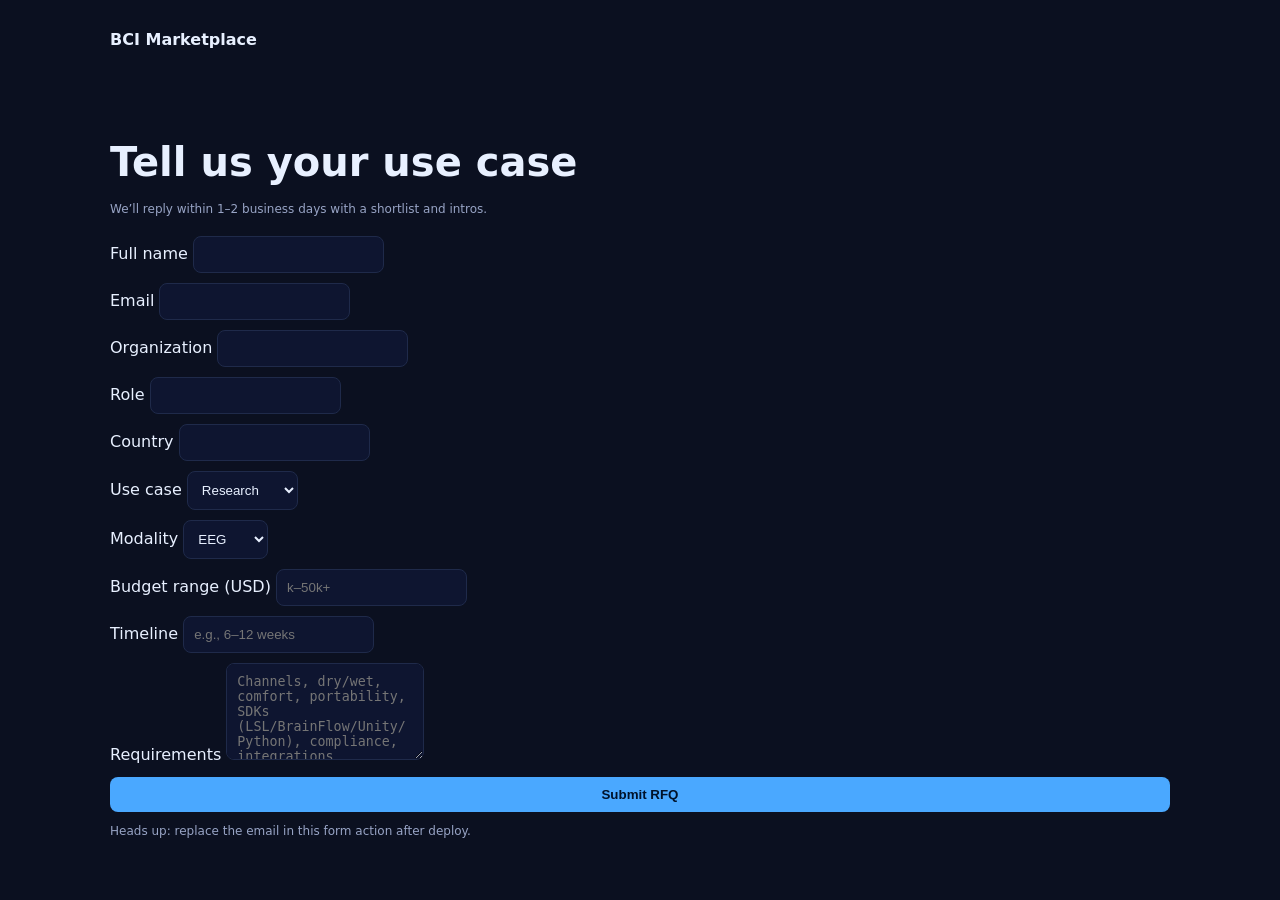
==== docs/rfq.html @ 8ff3d38c "feat(landing): static comparison + RFQ + vendor onboarding" ====
<!doctype html>
<html lang="en">
<head>
<meta charset="utf-8" />
<meta name="viewport" content="width=device-width, initial-scale=1" />
<title>Request Recommendation — BCI Marketplace</title>
<link rel="stylesheet" href="./style.css" />
</head>
<body>
  <header class="header"><a href="./"><strong>BCI Marketplace</strong></a></header>
  <section class="hero">
    <h1>Tell us your use case</h1>
    <p class="small">We’ll reply within 1–2 business days with a shortlist and intros.</p>
    <form action="https://formsubmit.co/PLEASE_REPLACE_WITH_YOUR_EMAIL@example.com" method="POST">
      <input type="hidden" name="_subject" value="BCIMarketplace RFQ" />
      <input type="hidden" name="_template" value="table" />
      <label>Full name <input name="name" required /></label>
      <label>Email <input type="email" name="email" required /></label>
      <label>Organization <input name="org" /></label>
      <label>Role <input name="role" /></label>
      <label>Country <input name="country" /></label>
      <label>Use case
        <select name="use_case">
          <option>Research</option><option>VR/XR</option><option>Education</option>
          <option>Clinical</option><option>Wellness</option><option>Productivity</option>
          <option>Other</option>
        </select>
      </label>
      <label>Modality
        <select name="modality">
          <option>EEG</option><option>fNIRS</option><option>Both</option><option>Unsure</option>
        </select>
      </label>
      <label>Budget range (USD) <input name="budget" placeholder="k–50k+" /></label>
      <label>Timeline <input name="timeline" placeholder="e.g., 6–12 weeks" /></label>
      <label>Requirements
        <textarea name="requirements" rows="5" placeholder="Channels, dry/wet, comfort, portability, SDKs (LSL/BrainFlow/Unity/Python), compliance, integrations"></textarea>
      </label>
      <button type="submit">Submit RFQ</button>
      <div class="small">Heads up: replace the email in this form action after deploy.</div>
    </form>
  </section>
</body>
</html>
---- docs/style.css ----
:root{--bg:#0b1020;--text:#e8f0ff;--muted:#98a4c5;--accent:#4aa8ff;--card:#111833;--border:#1f2a4a}
*{box-sizing:border-box}body{margin:0;font:16px/1.5 system-ui,Segoe UI,Roboto,Inter,-apple-system;background:var(--bg);color:var(--text)}
.header{max-width:1100px;margin:0 auto;padding:28px 20px;display:flex;justify-content:space-between;align-items:center}
.header a{color:var(--text);text-decoration:none}
.nav a{margin-left:18px;color:var(--muted)}
.hero{max-width:1100px;margin:24px auto;padding:28px 20px}
.hero h1{font-size:40px;margin:0 0 8px}
.hero p{color:var(--muted);margin:0 0 18px}
.cta{display:inline-block;padding:10px 14px;border-radius:8px;background:var(--accent);color:#00122a;text-decoration:none;font-weight:600}
.grid{max-width:1100px;margin:20px auto;display:grid;grid-template-columns:repeat(auto-fit,minmax(260px,1fr));gap:14px;padding:0 20px}
.card{background:var(--card);border:1px solid var(--border);border-radius:10px;padding:16px}
.card h3{margin:0 0 8px}
.card p{margin:0;color:var(--muted)}
footer{max-width:1100px;margin:30px auto;padding:20px;color:var(--muted)}
form{display:grid;gap:10px}
input,select,textarea{background:#0e1530;border:1px solid var(--border);border-radius:8px;padding:10px;color:var(--text)}
button{background:var(--accent);border:0;border-radius:8px;padding:10px 14px;color:#00122a;font-weight:700;cursor:pointer}
.small{font-size:12px;color:var(--muted)}
.badge{display:inline-block;background:#0e1530;border:1px solid var(--border);padding:2px 8px;border-radius:999px;color:var(--muted);font-size:12px;margin-right:6px}
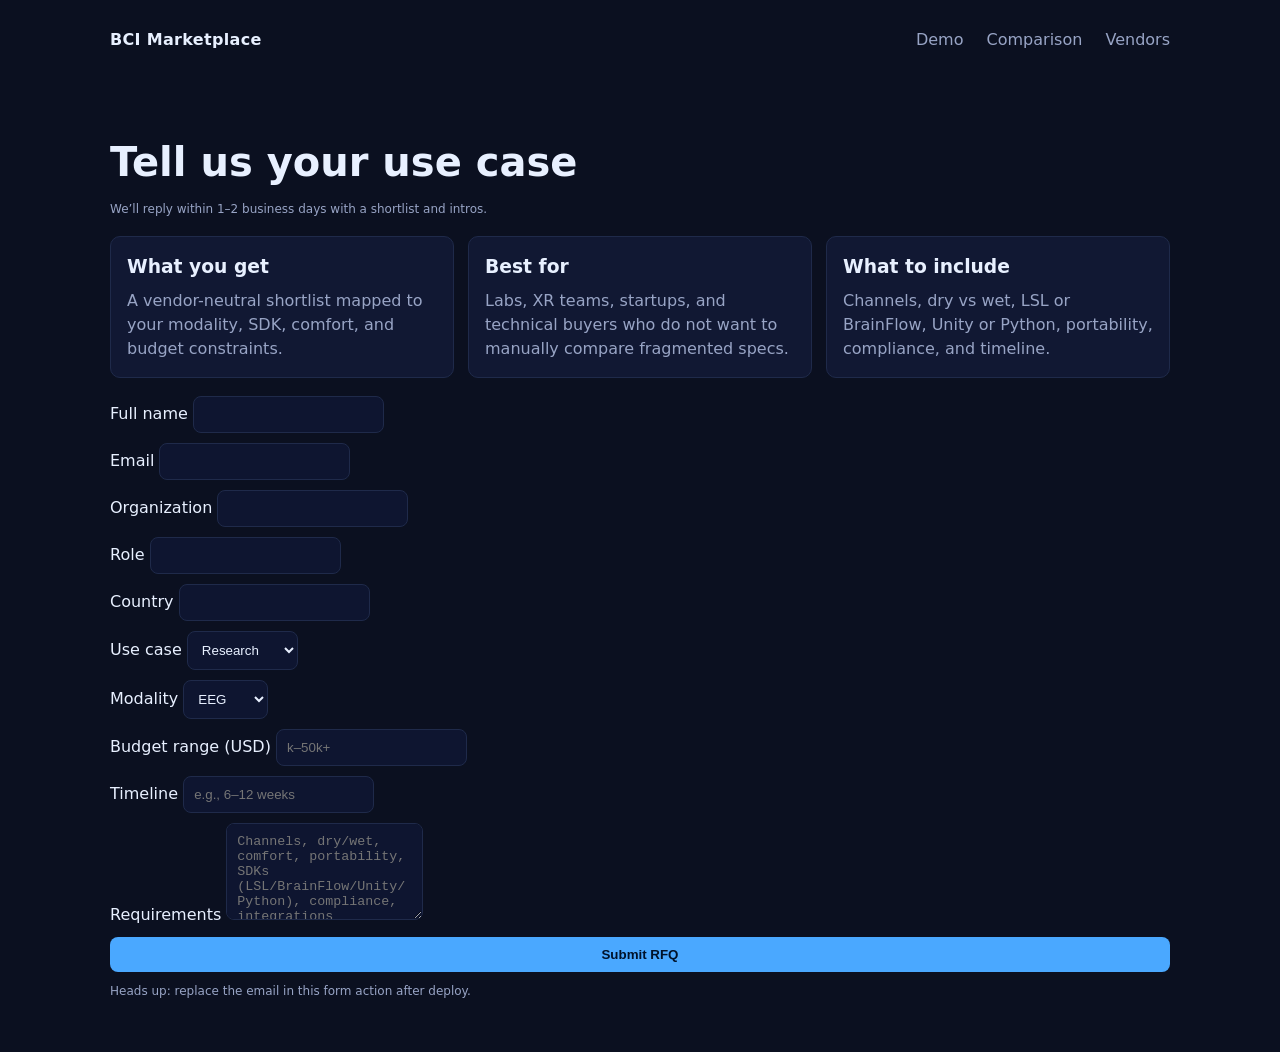
==== commit 5f51fc7f: "feat: dark/cyan neural theme HTML redesign + demo page" ====
--- a/docs/rfq.html
+++ b/docs/rfq.html
@@ -4,13 +4,35 @@
 <meta charset="utf-8" />
 <meta name="viewport" content="width=device-width, initial-scale=1" />
 <title>Request Recommendation — BCI Marketplace</title>
+<meta name="description" content="Submit your BCI requirements and get a vendor-neutral shortlist based on modality, budget, SDK fit, and timeline." />
 <link rel="stylesheet" href="./style.css" />
 </head>
 <body>
-  <header class="header"><a href="./"><strong>BCI Marketplace</strong></a></header>
+  <header class="header">
+    <a href="./"><strong>BCI Marketplace</strong></a>
+    <nav class="nav">
+      <a href="./demo.html">Demo</a>
+      <a href="./compare/openbci-vs-emotiv.html">Comparison</a>
+      <a href="./vendor-onboard.html">Vendors</a>
+    </nav>
+  </header>
   <section class="hero">
     <h1>Tell us your use case</h1>
     <p class="small">We’ll reply within 1–2 business days with a shortlist and intros.</p>
+    <section class="grid grid-3" style="padding:0;margin:0 0 18px;max-width:none;">
+      <div class="card">
+        <h3>What you get</h3>
+        <p>A vendor-neutral shortlist mapped to your modality, SDK, comfort, and budget constraints.</p>
+      </div>
+      <div class="card">
+        <h3>Best for</h3>
+        <p>Labs, XR teams, startups, and technical buyers who do not want to manually compare fragmented specs.</p>
+      </div>
+      <div class="card">
+        <h3>What to include</h3>
+        <p>Channels, dry vs wet, LSL or BrainFlow, Unity or Python, portability, compliance, and timeline.</p>
+      </div>
+    </section>
     <form action="https://formsubmit.co/PLEASE_REPLACE_WITH_YOUR_EMAIL@example.com" method="POST">
       <input type="hidden" name="_subject" value="BCIMarketplace RFQ" />
       <input type="hidden" name="_template" value="table" />
--- a/docs/style.css
+++ b/docs/style.css
@@ -2,12 +2,16 @@
 *{box-sizing:border-box}body{margin:0;font:16px/1.5 system-ui,Segoe UI,Roboto,Inter,-apple-system;background:var(--bg);color:var(--text)}
 .header{max-width:1100px;margin:0 auto;padding:28px 20px;display:flex;justify-content:space-between;align-items:center}
 .header a{color:var(--text);text-decoration:none}
+.header strong{letter-spacing:.02em}
 .nav a{margin-left:18px;color:var(--muted)}
 .hero{max-width:1100px;margin:24px auto;padding:28px 20px}
 .hero h1{font-size:40px;margin:0 0 8px}
 .hero p{color:var(--muted);margin:0 0 18px}
 .cta{display:inline-block;padding:10px 14px;border-radius:8px;background:var(--accent);color:#00122a;text-decoration:none;font-weight:600}
+.cta.ghost{background:transparent;color:var(--text);border:1px solid var(--border)}
 .grid{max-width:1100px;margin:20px auto;display:grid;grid-template-columns:repeat(auto-fit,minmax(260px,1fr));gap:14px;padding:0 20px}
+.grid-2{grid-template-columns:repeat(auto-fit,minmax(320px,1fr))}
+.grid-3{grid-template-columns:repeat(auto-fit,minmax(220px,1fr))}
 .card{background:var(--card);border:1px solid var(--border);border-radius:10px;padding:16px}
 .card h3{margin:0 0 8px}
 .card p{margin:0;color:var(--muted)}
@@ -17,3 +21,24 @@
 button{background:var(--accent);border:0;border-radius:8px;padding:10px 14px;color:#00122a;font-weight:700;cursor:pointer}
 .small{font-size:12px;color:var(--muted)}
 .badge{display:inline-block;background:#0e1530;border:1px solid var(--border);padding:2px 8px;border-radius:999px;color:var(--muted);font-size:12px;margin-right:6px}
+.section{max-width:1100px;margin:28px auto;padding:0 20px}
+.section h2{margin:0;font-size:28px}
+.section-head{display:flex;justify-content:space-between;gap:16px;align-items:flex-end;margin-bottom:14px}
+.section-copy{max-width:560px;color:var(--muted);margin:0}
+.hero-grid{max-width:1100px;margin:24px auto;padding:28px 20px;display:grid;grid-template-columns:minmax(0,1.4fr) minmax(320px,1fr);gap:18px;align-items:start}
+.panel{background:linear-gradient(180deg,#121a39,#0f1530);border:1px solid var(--border);border-radius:14px;padding:18px}
+.panel h3{margin:4px 0 10px;font-size:24px}
+.caps{text-transform:uppercase;letter-spacing:.08em}
+.cta-row{display:flex;gap:12px;flex-wrap:wrap;margin:18px 0}
+.metrics{display:grid;grid-template-columns:repeat(4,1fr);gap:12px;margin-top:14px}
+.metric{background:#0e1530;border:1px solid var(--border);border-radius:12px;padding:14px}
+.metric strong{display:block;font-size:24px;margin-bottom:4px}.metric span{display:block;color:var(--muted);font-size:13px}
+.steps{display:grid;gap:12px}.step{display:grid;grid-template-columns:36px 1fr;gap:12px;align-items:start}
+.step strong{display:inline-flex;align-items:center;justify-content:center;width:36px;height:36px;border-radius:999px;background:rgba(74,168,255,.16);color:#8ec8ff}
+.step h4{margin:0 0 2px;font-size:16px}.step p{margin:0;color:var(--muted)}
+.pill-row{display:flex;gap:8px;flex-wrap:wrap;margin:12px 0 10px}.pill{display:inline-flex;border:1px solid var(--border);border-radius:999px;padding:4px 10px;background:#0d1430;color:#b9d7ff;font-size:12px}
+.table-wrap{overflow:auto;border:1px solid var(--border);border-radius:12px;background:var(--card)}
+.compare-table{width:100%;border-collapse:collapse}.compare-table th,.compare-table td{padding:14px;border-bottom:1px solid var(--border);vertical-align:top;text-align:left}.compare-table th{background:#0d1430;color:#b9d7ff;font-size:13px;text-transform:uppercase;letter-spacing:.06em}
+.fact-list{display:grid;gap:8px;margin:12px 0}.accent-card{background:linear-gradient(180deg, rgba(74,168,255,.16), rgba(17,24,51,1));}.accent-card-alt{background:linear-gradient(180deg, rgba(77,221,170,.12), rgba(17,24,51,1));}
+@media (max-width:900px){.hero-grid{grid-template-columns:1fr}.metrics{grid-template-columns:repeat(2,1fr)}.section-head{display:block}}
+@media (max-width:680px){.header{display:block}.nav{margin-top:12px;display:flex;flex-wrap:wrap;gap:10px}.nav a{margin-left:0}.hero h1{font-size:32px}.metrics{grid-template-columns:1fr}.cta-row{display:grid}}
